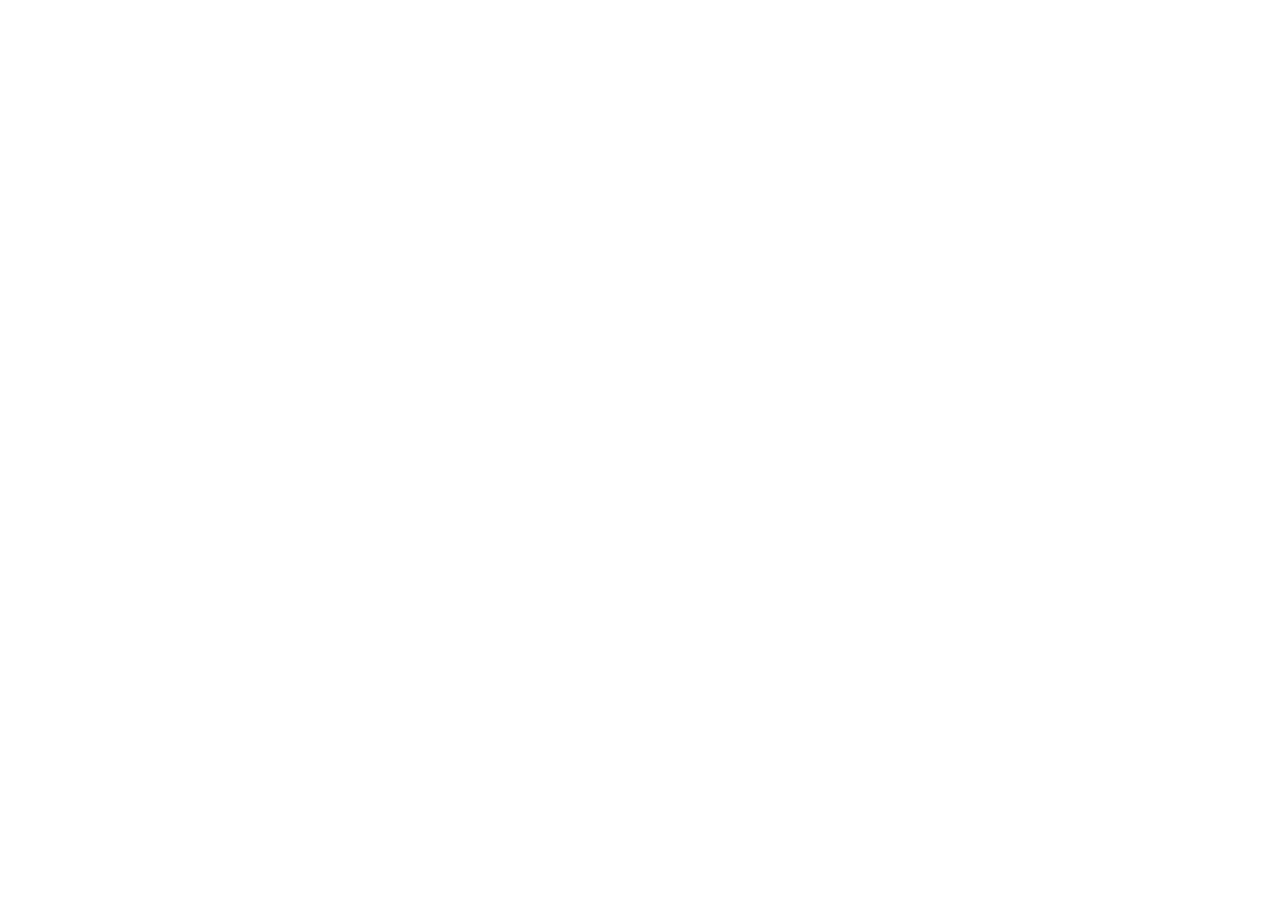
==== about.html @ 2d23b9f7 "Init : création du dépôt, arborescence des fichiers et structure HTML de base" ====
<!DOCTYPE html>
<html lang="fr">
<head> 
    <meta charset="UTF-8"> 
    <meta name="viewport" content="width=device-width, initial-scale=1.0"> 
    <title>AfriTalent — À propos</title> 

    <!-- Bootstrap 5 via CDN : feuille de style --> 
    <link 
href="https://cdn.jsdelivr.net/npm/bootstrap@5.3.0/dist/css/bootstrap.min.css" 
rel="stylesheet"> 

    <!-- Votre feuille de style personnelle --> 
    <link rel="stylesheet" href="css/style.css">
</head>
<body> 

    <!-- Le contenu de la page sera ajoute ici --> 

    <!-- Bootstrap 5 via CDN : script JavaScript --> 
    <script 
src="https://cdn.jsdelivr.net/npm/bootstrap@5.3.0/dist/js/bootstrap.bundle.min.js"
></script> 

    <!-- Votre script JavaScript --> 
    <script src="js/main.js"></script>

</body>
</html>
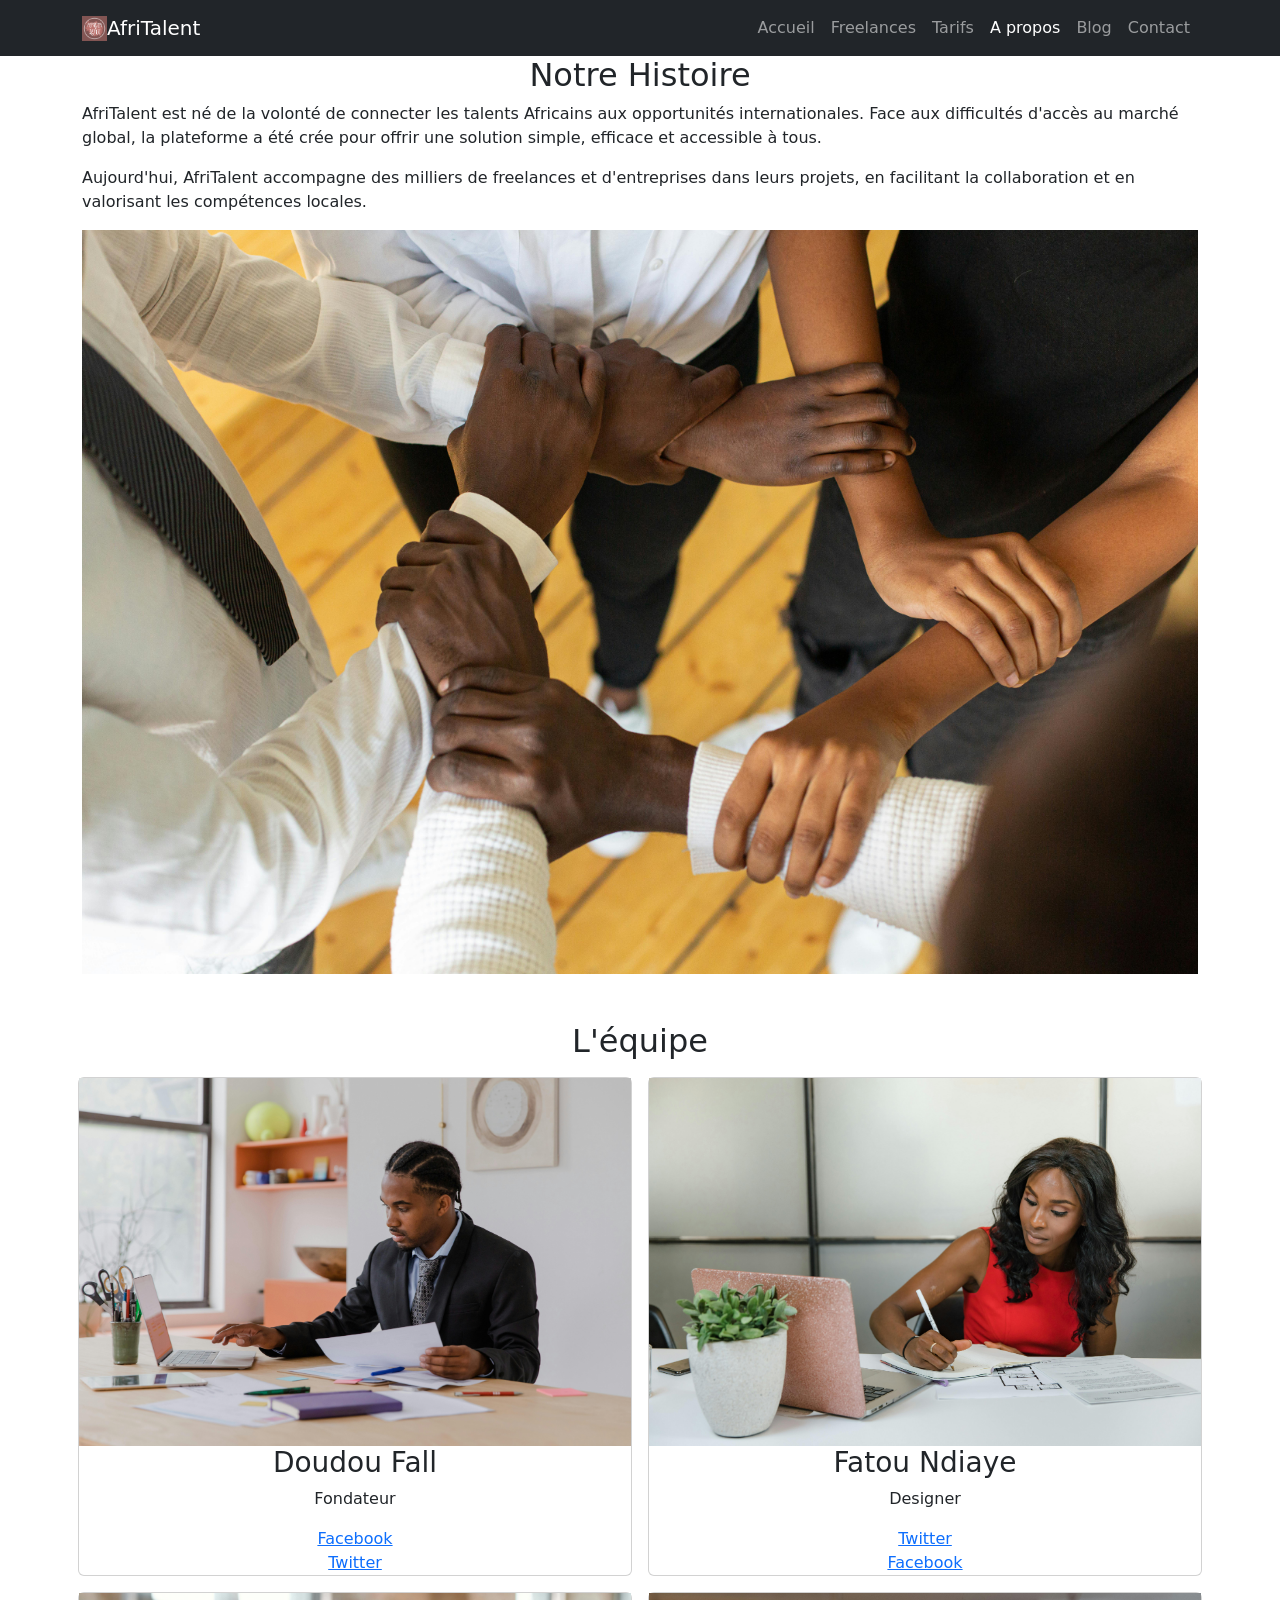
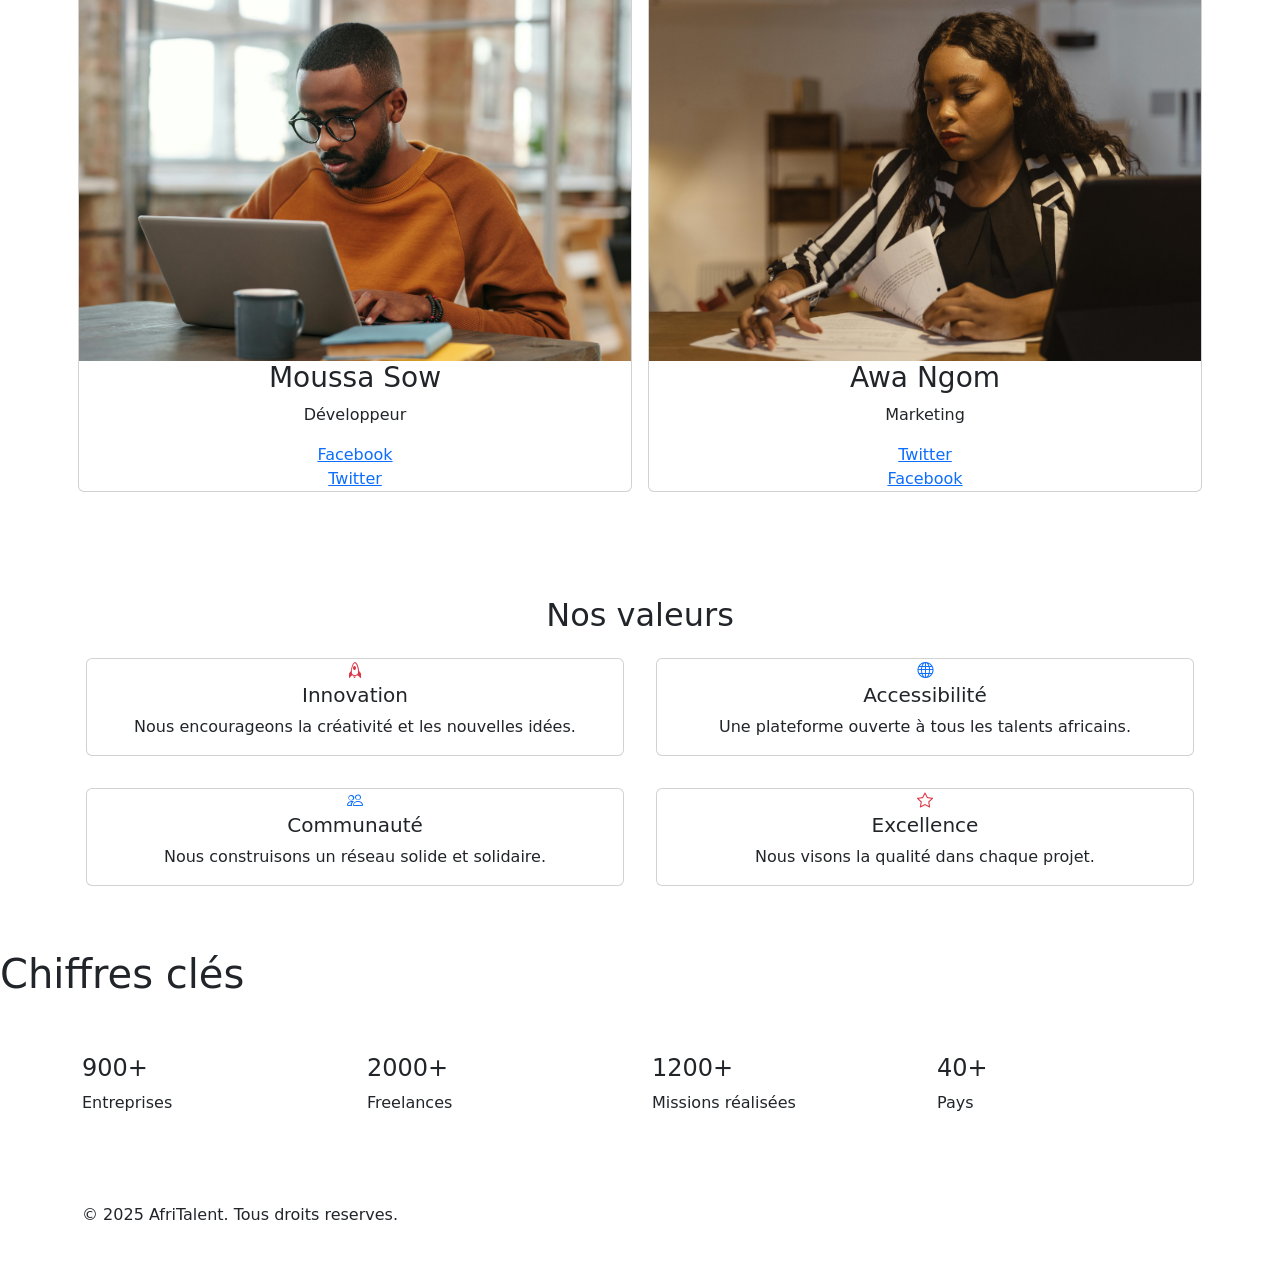
==== commit 57601944: "HTML : structure complète des 5 pages avec sections et contenu texte" ====
--- a/about.html
+++ b/about.html
@@ -8,7 +8,8 @@
     <!-- Bootstrap 5 via CDN : feuille de style --> 
     <link 
 href="https://cdn.jsdelivr.net/npm/bootstrap@5.3.0/dist/css/bootstrap.min.css" 
-rel="stylesheet"> 
+rel="stylesheet">
+<link rel="stylesheet" href="https://cdn.jsdelivr.net/npm/bootstrap-icons@1.13.1/font/bootstrap-icons.min.css"> 
 
     <!-- Votre feuille de style personnelle --> 
     <link rel="stylesheet" href="css/style.css">
@@ -16,12 +17,192 @@
 <body> 
 
     <!-- Le contenu de la page sera ajoute ici --> 
-
+    <!-- Navigation Bootstrap commune a toutes les pages --> 
+    <header>
+        <nav class="navbar navbar-expand-lg navbar-dark bg-dark"> 
+            <div class="container"> 
+                <img src="images/logo2.png" alt="Logo AfriTalent" width="25">
+                <a class="navbar-brand" href="index.html">AfriTalent</a> 
+                <button class="navbar-toggler" type="button" 
+                    data-bs-toggle="collapse" 
+                    data-bs-target="#navMenu" 
+                    aria-controls="navMenu" 
+                    aria-expanded="false" 
+                    aria-label="Toggle navigation"> 
+                    <span class="navbar-toggler-icon"></span> 
+                </button>
+                <div class="collapse navbar-collapse" id="navMenu"> 
+                    <ul class="navbar-nav ms-auto"> 
+                        <li class="nav-item"><a class="nav-link" 
+                href="index.html">Accueil</a></li> 
+                        <li class="nav-item"><a class="nav-link" 
+                href="freelances.html">Freelances</a></li> 
+                        <li class="nav-item"><a class="nav-link" 
+                href="tarifs.html">Tarifs</a></li> 
+                        <li class="nav-item"><a class="nav-link active" href="about.html">A 
+                propos</a></li> 
+                        <li class="nav-item">
+                            <a class="nav-link" href="Blog.html">Blog</a>
+                        </li>
+                        <li class="nav-item"><a class="nav-link" 
+                href="contact.html">Contact</a></li> 
+                    </ul> 
+                </div> 
+            </div> 
+        </nav>
+    </header> 
+    <!-- Contenu principal --> 
+    <main> 
+         <!-- Section « Notre Histoire »  -->
+        <section>
+            <h2 class="text-center"> Notre Histoire</h2>
+            <div class="container">
+                    <div>
+                        <p>
+                            AfriTalent est né de la volonté de connecter les talents Africains
+                            aux opportunités internationales. Face aux difficultés d'accès au marché global, 
+                            la plateforme a été crée pour offrir une solution simple, efficace et accessible à tous.
+                        </p>
+                        <p>
+                            Aujourd'hui, AfriTalent accompagne des milliers de freelances et d'entreprises dans leurs projets, 
+                            en facilitant la collaboration et en valorisant les compétences locales.
+                        </p>
+                    </div>
+                    <div>
+                        <img src="images/histr1.jpg" alt="" width="100%">
+                    </div>
+            </div>
+        </section>
+       <!-- Section « L'équipe »  -->
+        <section>
+            <div class="container py-5">
+                <h2 class="text-center"> L'équipe </h2>
+                <div class="row">
+                    <!-- 1 -->
+                    <div class="col-md-6 p-2">
+                        <div class="card text-center">
+                            <img src="images/Dev1.jpg" alt="Développeur web qualifié">
+                            <h3>Doudou Fall</h3>
+                            <p>Fondateur</p>
+                            <a href="#">Facebook</a>
+                            <a href="#">Twitter</a>
+                        </div>
+                    </div>
+                    <!-- 2 -->
+                    <div class="col-md-6 p-2">
+                        <div class="card text-center">
+                            <img src="images/hist_woman2.jpg" alt="Elle maîtrise le design">
+                            <h3>Fatou Ndiaye</h3>
+                            <p>Designer</p>
+                            <a href="#">Twitter</a>
+                            <a href="#">Facebook</a>
+                        </div>
+                    </div>
+                    <!-- 3 -->
+                     <div class="col-md-6 p-2">
+                        <div class="card text-center">
+                            <img src="images/hist_man1.jpg" alt="Le développeur d'applications et web">
+                            <h3>Moussa Sow</h3>
+                            <p>Développeur</p>
+                            <a href="#">Facebook</a>
+                            <a href="#">Twitter</a>
+                        </div>
+                     </div>
+                     <!-- 4 -->
+                    <div class="col-md-6 p-2">
+                        <div class="card text-center">
+                            <img src="images/hist-woman1.jpg" alt="La marketeuse">
+                            <h3>Awa Ngom</h3>
+                            <p>Marketing</p>
+                            <a href="#">Twitter</a>
+                            <a href="#">Facebook</a>
+                        </div>
+                    </div>
+
+                </div>
+            </div>
+        </section>
+        <!-- Section « Nos valeurs » -->
+        <section>
+            <div class="container py-5">
+                <h2 class="text-center">Nos valeurs</h2>
+                <div class="row">
+                    <!-- 1 -->
+                    <div class="col-md-6 p-3">
+                        <div class="card text-center">
+                            <i class="bi bi-rocket text-danger"></i>
+                            <h5>Innovation</h5>
+                            <p>Nous encourageons la créativité et les nouvelles idées.</p>
+                        </div>                       
+                    </div>
+                    <!-- 2 -->
+                    <div class="col-md-6 p-3">
+                        <div class="card text-center">
+                            <i class="bi bi-globe text-primary"></i>
+                            <h5>Accessibilité</h5>
+                            <p>Une plateforme ouverte à tous les talents africains.</p>
+                        </div>
+                    </div>
+                    <!-- 3 -->
+                    <div class="col-md-6 p-3">
+                        <div class="card text-center">
+                            <i class="bi bi-people text-primary"></i>
+                            <h5>Communauté</h5>
+                            <p>Nous construisons un réseau solide et solidaire.</p>
+                        </div>
+                    </div>
+                    <!-- 4 -->
+                    <div class="col-md-6 p-3">
+                        <div class="card text-center">
+                            <i class="bi bi-star text-danger"></i>
+                            <h5>Excellence</h5>
+                            <p>Nous visons la qualité dans chaque projet.</p>
+                        </div>
+                    </div>
+
+                </div>
+            </div>
+        </section>
+        <!-- Section « Chiffres clés »  -->
+        <section>
+            <h1>Chiffres clés</h1>
+            <div class="container py-5">
+                <div class="row">
+                    <!-- 1 -->
+                    <div class="col-md-3">
+                        <h4>900+</h4>
+                        <p>Entreprises</p>
+                    </div>
+                    <!-- 2 -->
+                     <div class="col-md-3">
+                        <h4>2000+</h4>
+                        <p>Freelances</p>
+                    </div>
+                    <!-- 3 -->
+                     <div class="col-md-3">
+                        <h4>1200+</h4>
+                        <p>Missions réalisées</p>
+                    </div>
+                    <!-- 4 -->
+                    <div class="col-md-3">
+                        <h4>40+</h4>
+                        <p>Pays</p>
+                    </div>
+
+                </div>
+            <div>
+        </section> 
+    </main>
+    <!-- Pied de page --> 
+    <footer> 
+        <div class="container py-4"> 
+            <p>&copy; 2025 AfriTalent. Tous droits reserves.</p> 
+        </div> 
+    </footer>
     <!-- Bootstrap 5 via CDN : script JavaScript --> 
     <script 
-src="https://cdn.jsdelivr.net/npm/bootstrap@5.3.0/dist/js/bootstrap.bundle.min.js"
-></script> 
-
+src="https://cdn.jsdelivr.net/npm/bootstrap@5.3.0/dist/js/bootstrap.bundle.min.js">
+</script> 
     <!-- Votre script JavaScript --> 
     <script src="js/main.js"></script>
 
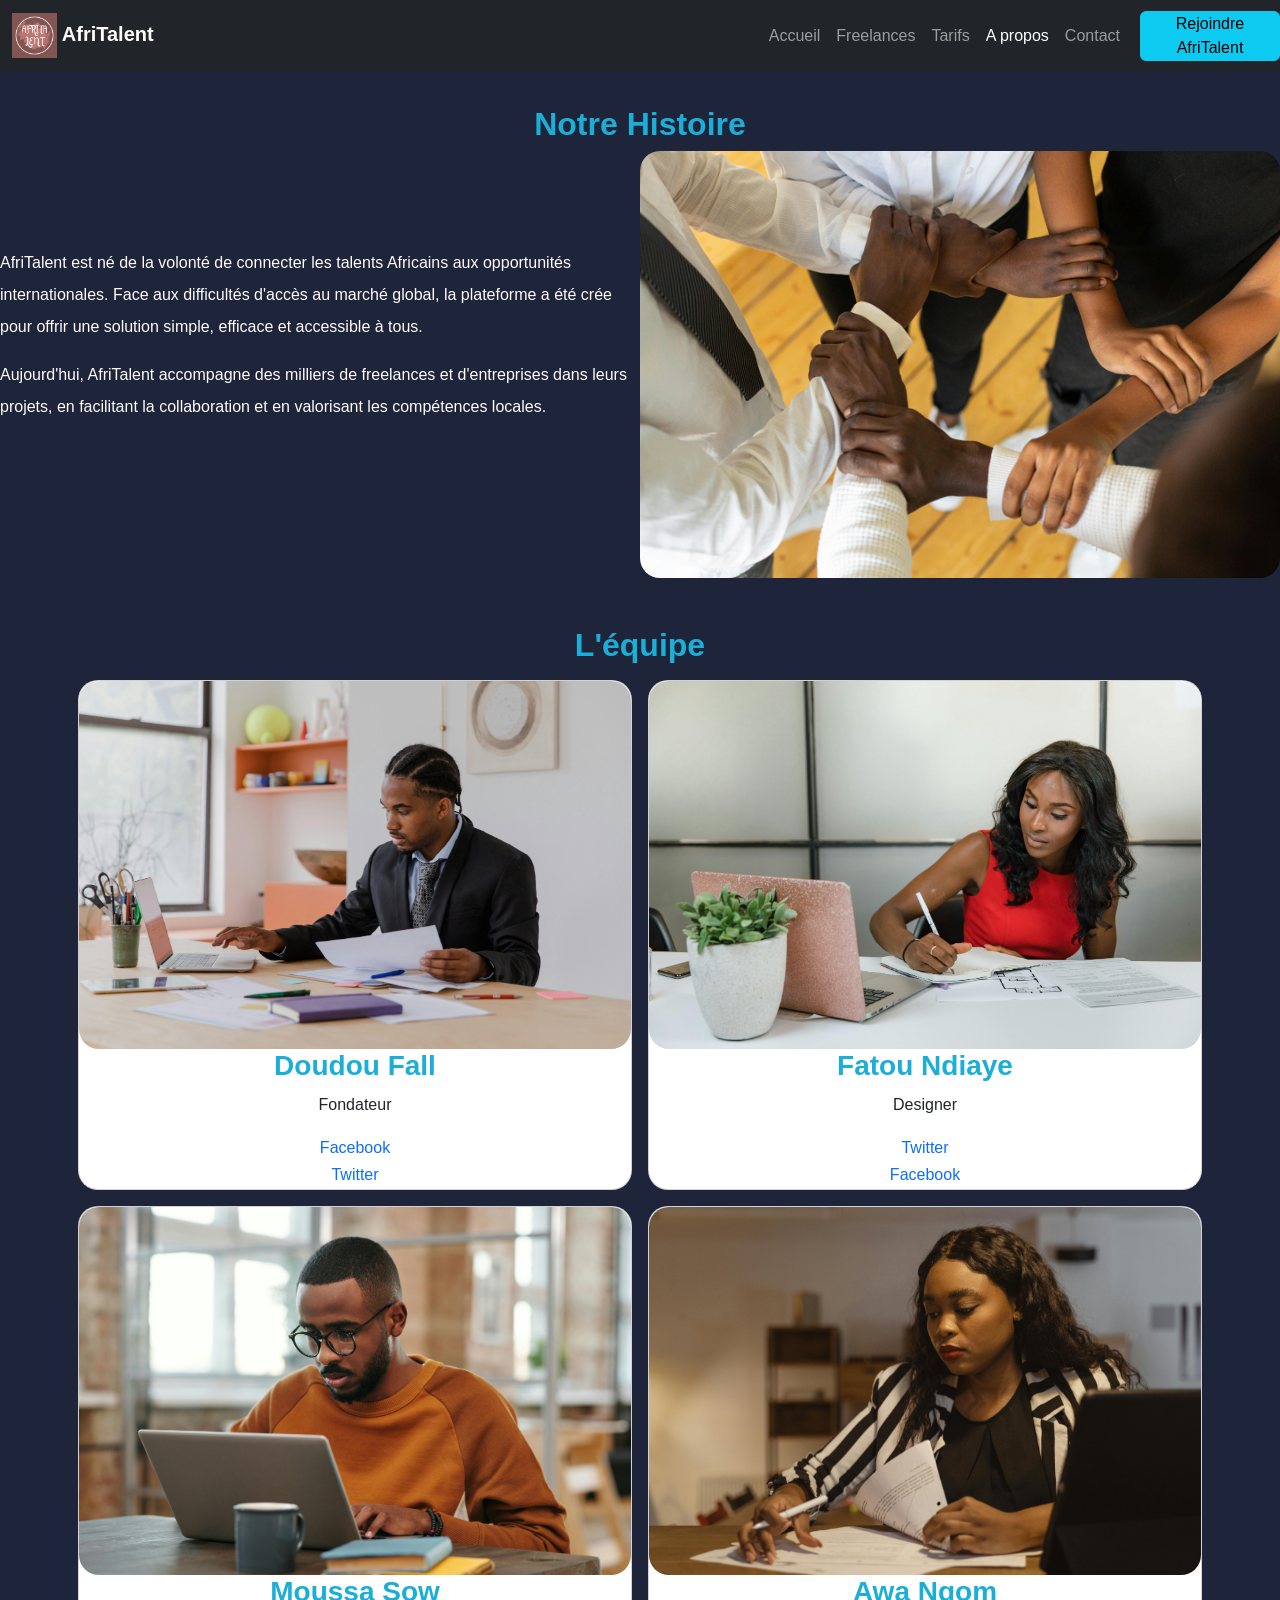
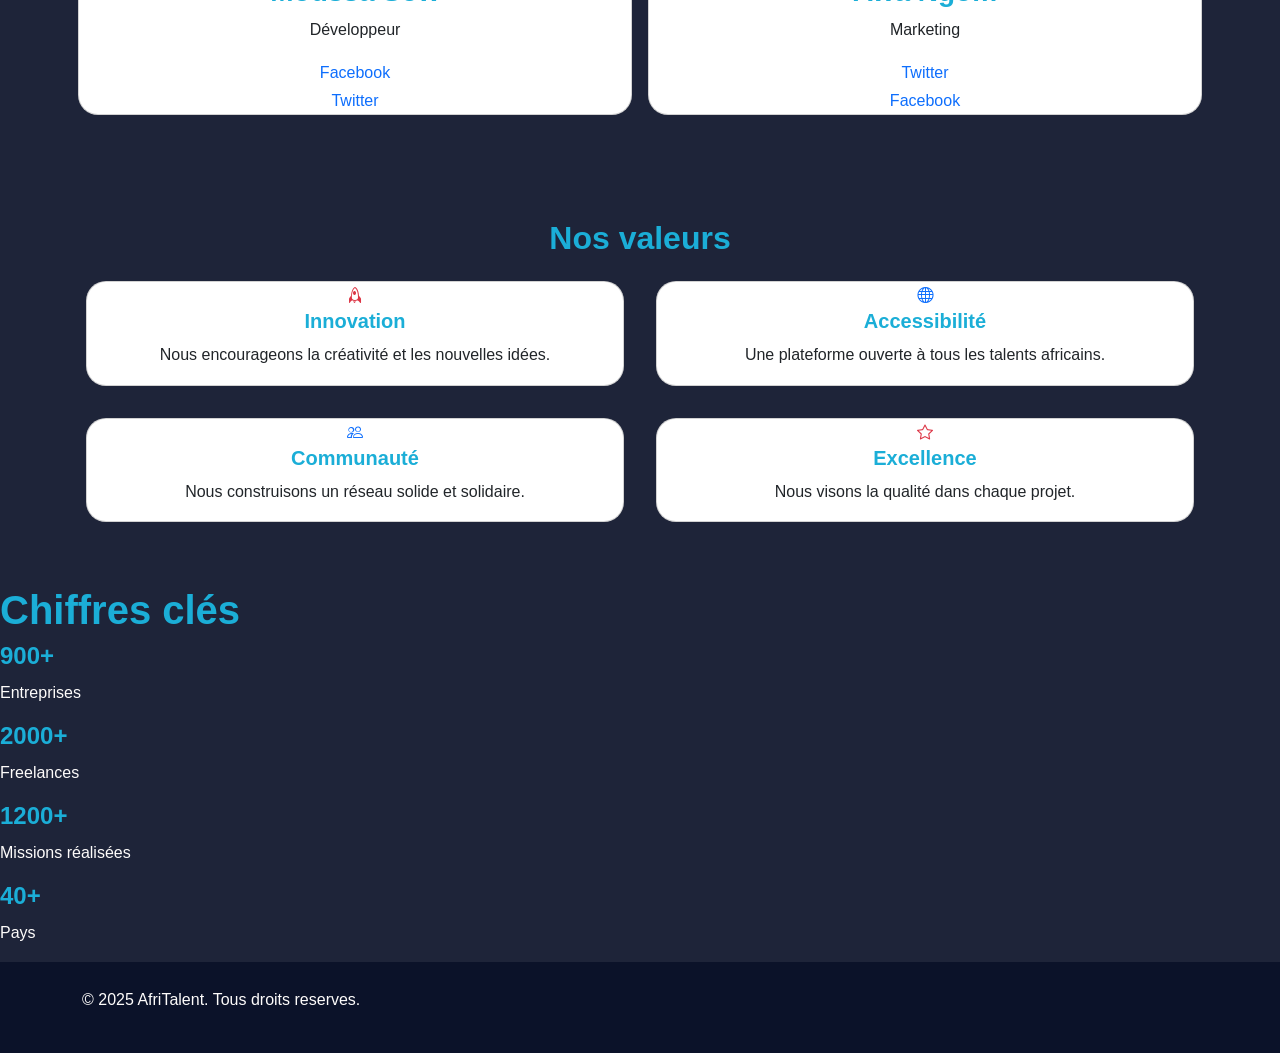
==== commit f38bdc68: "CSS : variables, typographie, layout général et styles de base" ====
--- a/about.html
+++ b/about.html
@@ -13,16 +13,17 @@
 
     <!-- Votre feuille de style personnelle --> 
     <link rel="stylesheet" href="css/style.css">
+    <link rel="preconnect" href="https://fonts.googleapis.com">
 </head>
 <body> 
 
     <!-- Le contenu de la page sera ajoute ici --> 
     <!-- Navigation Bootstrap commune a toutes les pages --> 
     <header>
-        <nav class="navbar navbar-expand-lg navbar-dark bg-dark"> 
+        <nav class="navbar navbar-expand-lg navbar-dark bg-dark fixed-top"> 
             <div class="container"> 
-                <img src="images/logo2.png" alt="Logo AfriTalent" width="25">
-                <a class="navbar-brand" href="index.html">AfriTalent</a> 
+                <a class="navbar-brand" href="index.html"><img src="images/logo2.png" alt="Logo AfriTalent" width="45">
+                    AfriTalent</a> 
                 <button class="navbar-toggler" type="button" 
                     data-bs-toggle="collapse" 
                     data-bs-target="#navMenu" 
@@ -41,23 +42,21 @@
                 href="tarifs.html">Tarifs</a></li> 
                         <li class="nav-item"><a class="nav-link active" href="about.html">A 
                 propos</a></li> 
-                        <li class="nav-item">
-                            <a class="nav-link" href="Blog.html">Blog</a>
-                        </li>
                         <li class="nav-item"><a class="nav-link" 
                 href="contact.html">Contact</a></li> 
                     </ul> 
                 </div> 
             </div> 
+            <a href="#" class="btn btn-info p-0">Rejoindre AfriTalent</a> 
         </nav>
     </header> 
     <!-- Contenu principal --> 
     <main> 
          <!-- Section « Notre Histoire »  -->
         <section>
-            <h2 class="text-center"> Notre Histoire</h2>
-            <div class="container">
-                    <div>
+            <h2 class="h2-hist text-center"> Notre Histoire</h2>
+            <div class="container-hist">
+                    <div class="text-hist">
                         <p>
                             AfriTalent est né de la volonté de connecter les talents Africains
                             aux opportunités internationales. Face aux difficultés d'accès au marché global, 
@@ -68,9 +67,7 @@
                             en facilitant la collaboration et en valorisant les compétences locales.
                         </p>
                     </div>
-                    <div>
-                        <img src="images/histr1.jpg" alt="" width="100%">
-                    </div>
+                    <img src="images/histr1.jpg" alt="Image de notre histoire">
             </div>
         </section>
        <!-- Section « L'équipe »  -->
@@ -80,42 +77,42 @@
                 <div class="row">
                     <!-- 1 -->
                     <div class="col-md-6 p-2">
-                        <div class="card text-center">
+                        <div class="card carte-Equipe text-center">
                             <img src="images/Dev1.jpg" alt="Développeur web qualifié">
                             <h3>Doudou Fall</h3>
                             <p>Fondateur</p>
-                            <a href="#">Facebook</a>
-                            <a href="#">Twitter</a>
+                            <a class="a-carte" href="#">Facebook</a>
+                            <a class="a-carte" href="#">Twitter</a>
                         </div>
                     </div>
                     <!-- 2 -->
                     <div class="col-md-6 p-2">
-                        <div class="card text-center">
+                        <div class="card carte-Equipe text-center">
                             <img src="images/hist_woman2.jpg" alt="Elle maîtrise le design">
                             <h3>Fatou Ndiaye</h3>
                             <p>Designer</p>
-                            <a href="#">Twitter</a>
-                            <a href="#">Facebook</a>
+                            <a class="a-carte" href="#">Twitter</a>
+                            <a class="a-carte" href="#">Facebook</a>
                         </div>
                     </div>
                     <!-- 3 -->
                      <div class="col-md-6 p-2">
-                        <div class="card text-center">
+                        <div class="card carte-Equipe text-center">
                             <img src="images/hist_man1.jpg" alt="Le développeur d'applications et web">
                             <h3>Moussa Sow</h3>
                             <p>Développeur</p>
-                            <a href="#">Facebook</a>
-                            <a href="#">Twitter</a>
+                            <a class="a-carte" href="#">Facebook</a>
+                            <a class="a-carte" href="#">Twitter</a>
                         </div>
                      </div>
                      <!-- 4 -->
                     <div class="col-md-6 p-2">
-                        <div class="card text-center">
+                        <div class="card carte-Equipe text-center">
                             <img src="images/hist-woman1.jpg" alt="La marketeuse">
                             <h3>Awa Ngom</h3>
                             <p>Marketing</p>
-                            <a href="#">Twitter</a>
-                            <a href="#">Facebook</a>
+                            <a class="a-carte" href="#">Twitter</a>
+                            <a class="a-carte" href="#">Facebook</a>
                         </div>
                     </div>
 
@@ -129,7 +126,7 @@
                 <div class="row">
                     <!-- 1 -->
                     <div class="col-md-6 p-3">
-                        <div class="card text-center">
+                        <div class="carte-valeur card text-center">
                             <i class="bi bi-rocket text-danger"></i>
                             <h5>Innovation</h5>
                             <p>Nous encourageons la créativité et les nouvelles idées.</p>
@@ -137,7 +134,7 @@
                     </div>
                     <!-- 2 -->
                     <div class="col-md-6 p-3">
-                        <div class="card text-center">
+                        <div class="carte-valeur card text-center">
                             <i class="bi bi-globe text-primary"></i>
                             <h5>Accessibilité</h5>
                             <p>Une plateforme ouverte à tous les talents africains.</p>
@@ -145,7 +142,7 @@
                     </div>
                     <!-- 3 -->
                     <div class="col-md-6 p-3">
-                        <div class="card text-center">
+                        <div class="carte-valeur card text-center">
                             <i class="bi bi-people text-primary"></i>
                             <h5>Communauté</h5>
                             <p>Nous construisons un réseau solide et solidaire.</p>
@@ -153,7 +150,7 @@
                     </div>
                     <!-- 4 -->
                     <div class="col-md-6 p-3">
-                        <div class="card text-center">
+                        <div class="carte-valeur card text-center">
                             <i class="bi bi-star text-danger"></i>
                             <h5>Excellence</h5>
                             <p>Nous visons la qualité dans chaque projet.</p>
@@ -166,25 +163,24 @@
         <!-- Section « Chiffres clés »  -->
         <section>
             <h1>Chiffres clés</h1>
-            <div class="container py-5">
-                <div class="row">
+            <div class="chiffres-grid">
                     <!-- 1 -->
-                    <div class="col-md-3">
+                    <div class="chifres-carte">
                         <h4>900+</h4>
                         <p>Entreprises</p>
                     </div>
                     <!-- 2 -->
-                     <div class="col-md-3">
+                     <div class="chifres-carte">
                         <h4>2000+</h4>
                         <p>Freelances</p>
                     </div>
                     <!-- 3 -->
-                     <div class="col-md-3">
+                     <div class="chifres-carte">
                         <h4>1200+</h4>
                         <p>Missions réalisées</p>
                     </div>
                     <!-- 4 -->
-                    <div class="col-md-3">
+                    <div class="chifres-carte">
                         <h4>40+</h4>
                         <p>Pays</p>
                     </div>
--- a/css/style.css
+++ b/css/style.css
@@ -0,0 +1,144 @@
+/* Page1 */
+
+/* Reset CSS */
+*{
+    margin: 0;
+    padding: 0;
+    box-sizing: border-box;
+}
+
+/* Les variable CSS */
+:root{
+    /* Couleur */
+    --couleur_titre: #1baed7;
+    --couleur_fond: #0a1128ea;
+    --couleur_text: #FEFCFB;
+    /* --couleur_sombre: #ffffff; */
+    /* Police */
+    --titre: 'poppins',sans-serif;
+    --corps: "Roboto", sans-serif;
+    /* Espacement */
+    --espace: 20px;
+}
+
+  /* Style de base  */
+body{
+    font-family: var(--corps);
+    background-color: var(--couleur_fond);
+    color: var(--couleur_text);
+    padding-top: 65px;
+    line-height: 1.7;
+}
+
+/* Layout général */
+/* NAVBAR  */
+.header1{
+    width: 700px;
+}
+.navbar-brand{
+    font-weight: bold;
+    font-size: 20px;
+    color: var(--couleur_text);
+}
+.navbar-nav{
+    align-items: center;
+}
+
+ /* Titre  */
+h1, h2, H3, h4, h5{
+    font-family: var(--titre);
+    color: var(--couleur_titre);
+    font-weight: bold;
+}
+
+/* pied de page  */
+footer{
+    background-color: var(--couleur_fond);
+}
+ul li{
+    list-style: none;
+}
+ul li a{
+    text-decoration: none;
+}
+
+/* SECTION HERO */
+#hero{
+    background-image:linear-gradient(rgba(0, 0, 0, 0.5), rgba(0, 0, 0, 0.5)), url("../images/fond_hero1.jpg");
+    background-size: cover;
+    background-position: center;
+    background-repeat: no-repeat;
+    padding-top: var(--espace);
+    margin-top: var(--espace);
+    width: 100vh;
+    width: 100vw;
+    /* height: 50vw; */
+    margin-top: 0;
+}
+
+/* Page3 */
+/* Section 3 plans tarifaires */
+.carte-plan1, .carte-plan1 a{
+    border: 3px solid var(--couleur_titre);
+    border-radius: var(--espace);
+}
+.carte-plan, .carte-plan a{
+    border-radius: var(--espace);
+}
+
+
+/* Page4 */
+/* Section « Notre Histoire » */
+.h2-hist{
+    padding-top: var(--espace);
+    margin-top: var(--espace);
+}
+.container-hist{
+    display: flex;
+}
+.container-hist img{
+    width: 50%;
+    border-radius: 20px;
+}
+.text-hist {
+    padding-top: 6em;
+    line-height: 2em;
+}
+/* Section « L'équipe »  */
+.a-carte{
+    text-decoration: none;
+}
+.carte-Equipe{
+    border-radius: var(--espace);
+}
+.carte-Equipe img{
+    border-radius: var(--espace);
+}
+/* Section « Nos valeurs » */
+.carte-valeur{
+    border-radius: var(--espace);
+}
+
+/* Page5 */
+/* Section formulaire */
+.cnt-container{
+    display: flex;
+    justify-content: space-around;
+}
+.contact{
+    margin-top: 8em;
+    width: 230px;
+    line-height: 2em;
+}
+.div-form form{
+    width: 210px;
+}
+.div-form input,.sujet-form, .option-form, textarea, .btn-form{
+    width: 18em;
+    border-radius: var(--espace);
+    text-align: center;
+}
+/* Carte Google Maps */
+.carte-iframe{
+    text-align: center;
+}
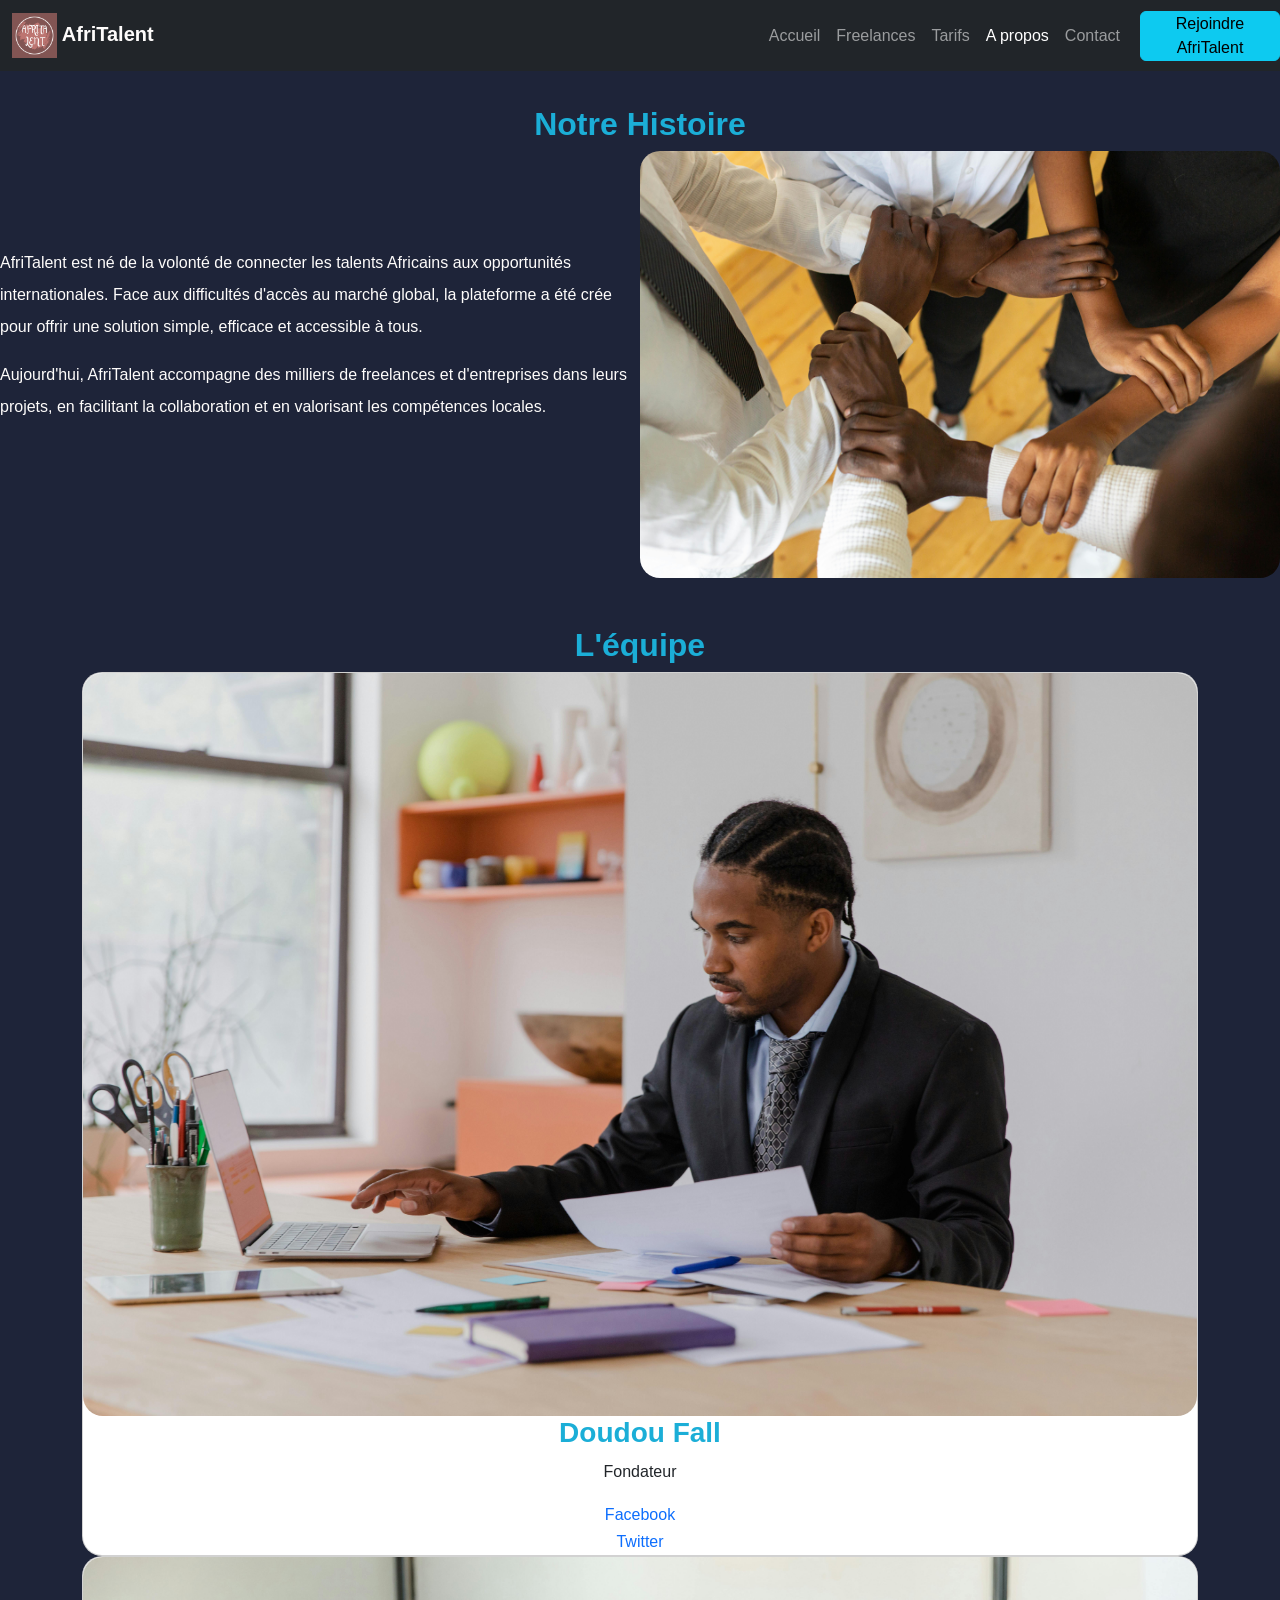
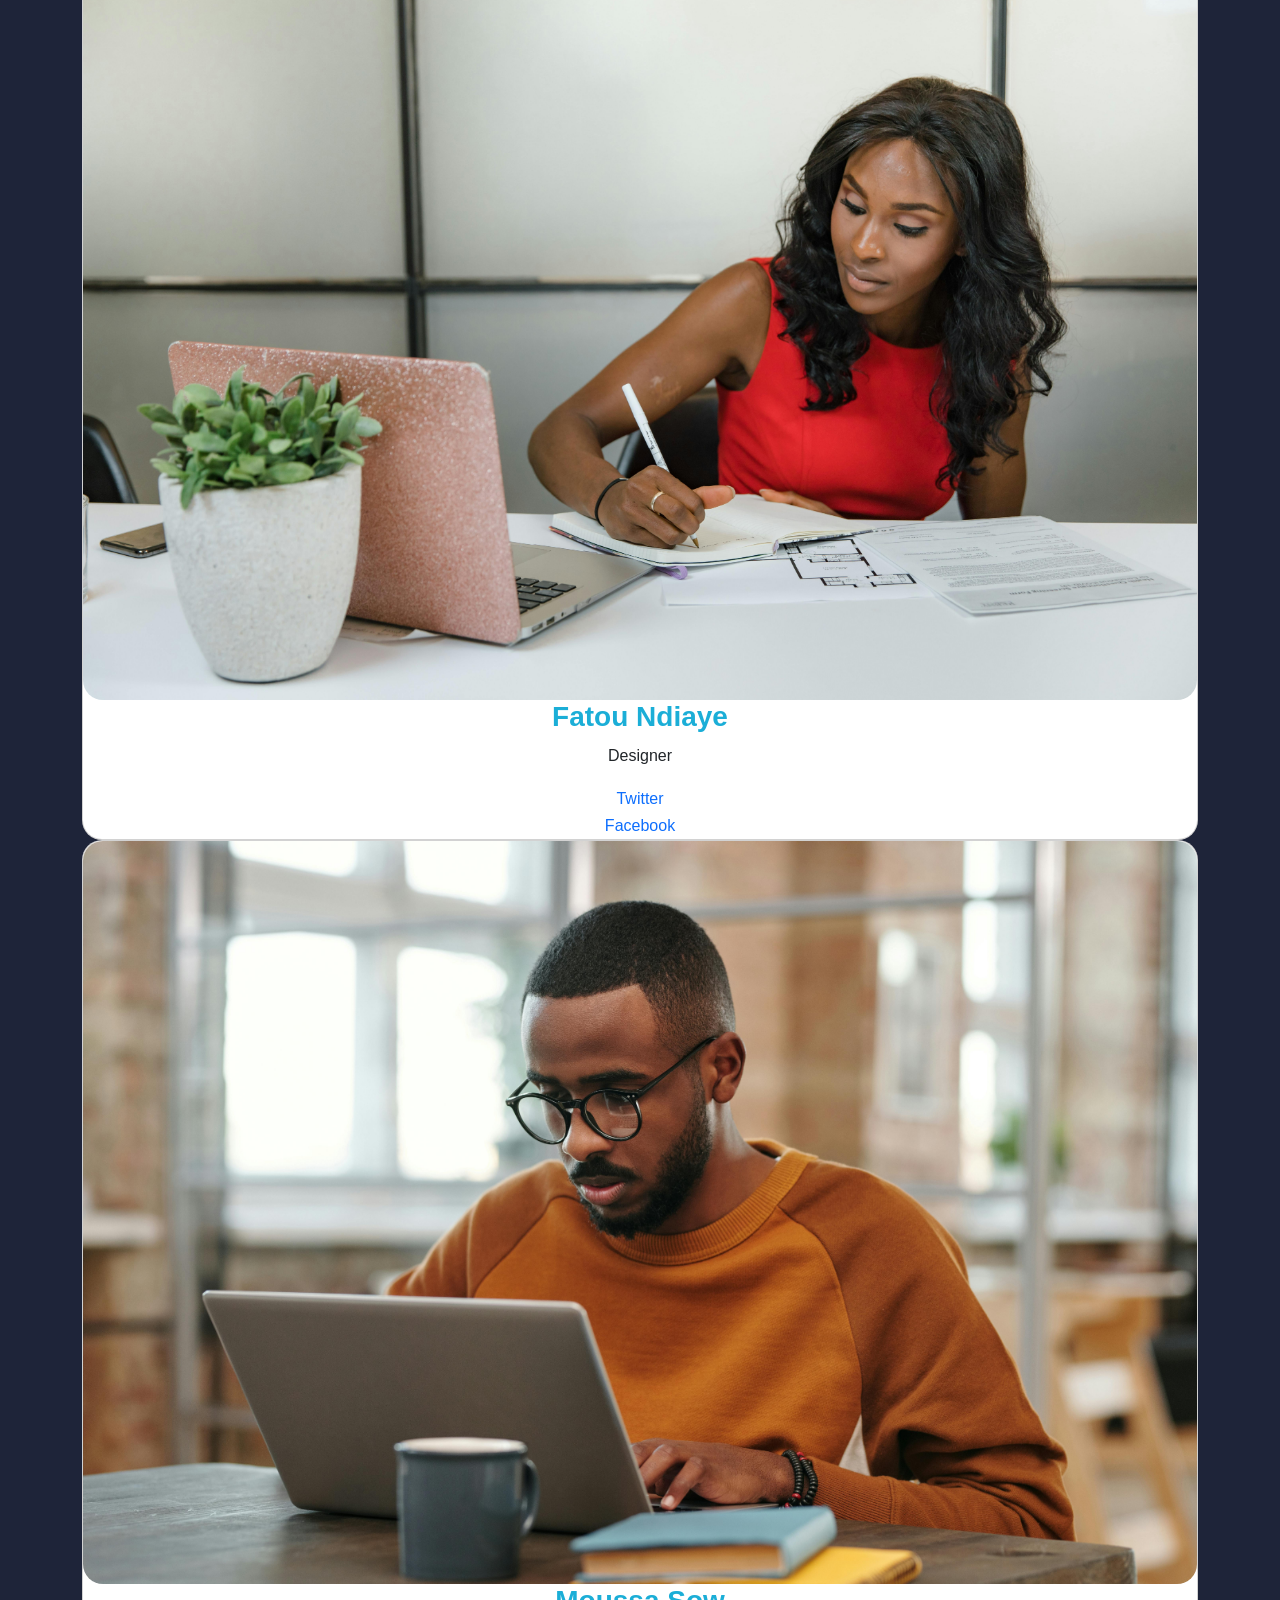
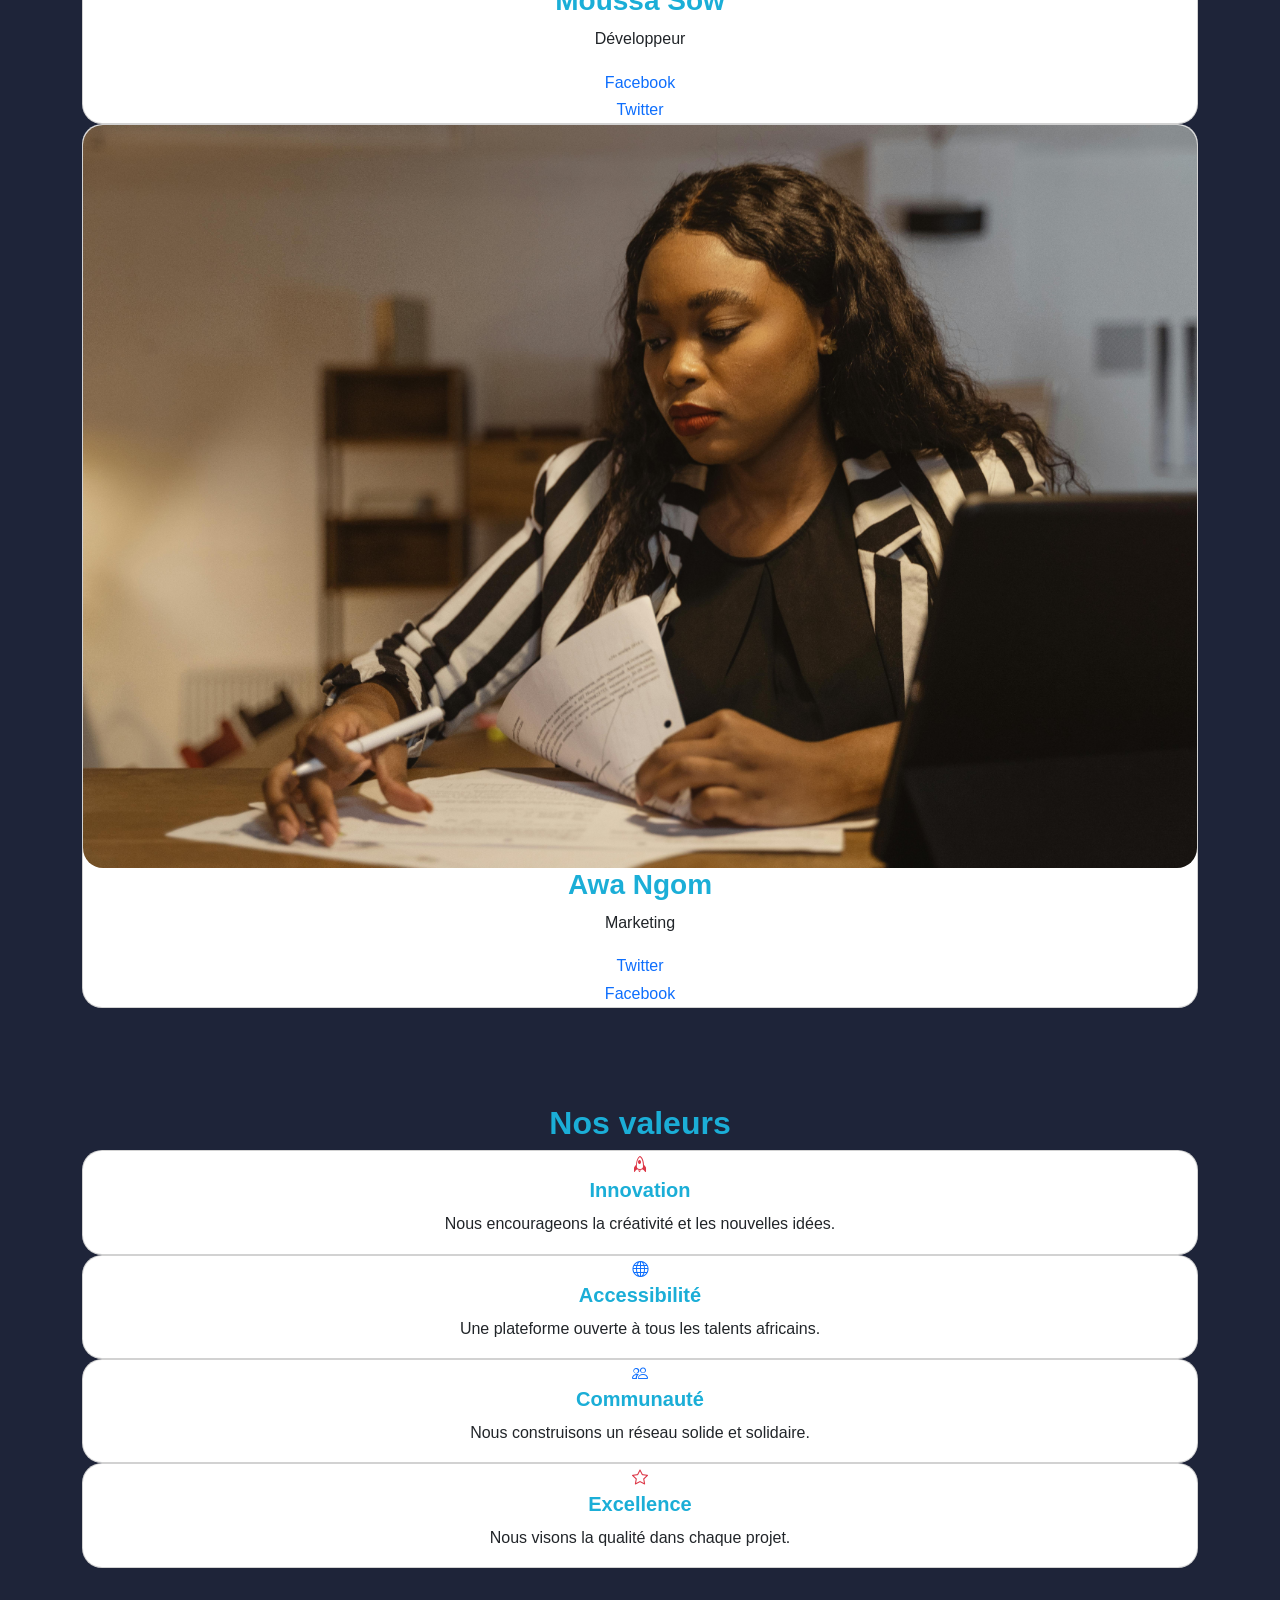
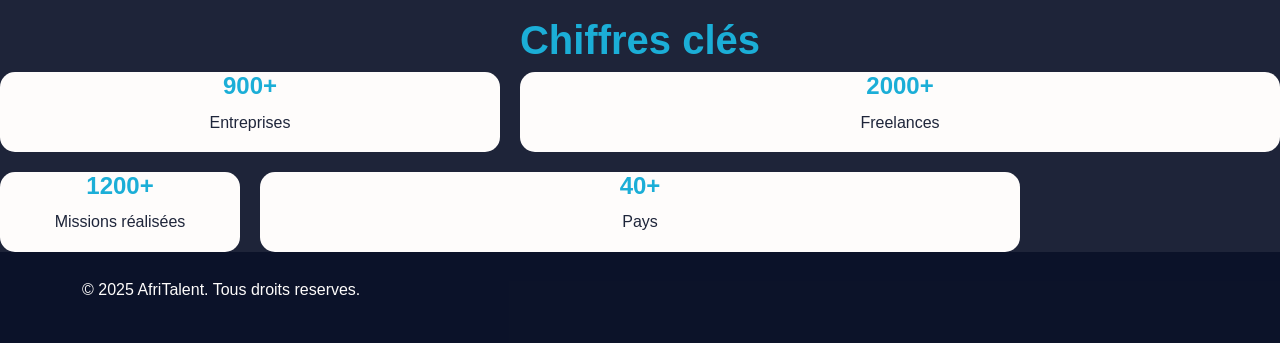
==== commit df565d69: "CSS : Bento Grid, sections hero et catégories, effets hover" ====
--- a/about.html
+++ b/about.html
@@ -76,7 +76,7 @@
                 <h2 class="text-center"> L'équipe </h2>
                 <div class="row">
                     <!-- 1 -->
-                    <div class="col-md-6 p-2">
+                    <div>
                         <div class="card carte-Equipe text-center">
                             <img src="images/Dev1.jpg" alt="Développeur web qualifié">
                             <h3>Doudou Fall</h3>
@@ -86,7 +86,7 @@
                         </div>
                     </div>
                     <!-- 2 -->
-                    <div class="col-md-6 p-2">
+                    <div>
                         <div class="card carte-Equipe text-center">
                             <img src="images/hist_woman2.jpg" alt="Elle maîtrise le design">
                             <h3>Fatou Ndiaye</h3>
@@ -96,7 +96,7 @@
                         </div>
                     </div>
                     <!-- 3 -->
-                     <div class="col-md-6 p-2">
+                     <div>
                         <div class="card carte-Equipe text-center">
                             <img src="images/hist_man1.jpg" alt="Le développeur d'applications et web">
                             <h3>Moussa Sow</h3>
@@ -106,7 +106,7 @@
                         </div>
                      </div>
                      <!-- 4 -->
-                    <div class="col-md-6 p-2">
+                    <div>
                         <div class="card carte-Equipe text-center">
                             <img src="images/hist-woman1.jpg" alt="La marketeuse">
                             <h3>Awa Ngom</h3>
@@ -125,7 +125,7 @@
                 <h2 class="text-center">Nos valeurs</h2>
                 <div class="row">
                     <!-- 1 -->
-                    <div class="col-md-6 p-3">
+                    <div>
                         <div class="carte-valeur card text-center">
                             <i class="bi bi-rocket text-danger"></i>
                             <h5>Innovation</h5>
@@ -133,7 +133,7 @@
                         </div>                       
                     </div>
                     <!-- 2 -->
-                    <div class="col-md-6 p-3">
+                    <div>
                         <div class="carte-valeur card text-center">
                             <i class="bi bi-globe text-primary"></i>
                             <h5>Accessibilité</h5>
@@ -141,7 +141,7 @@
                         </div>
                     </div>
                     <!-- 3 -->
-                    <div class="col-md-6 p-3">
+                    <div>
                         <div class="carte-valeur card text-center">
                             <i class="bi bi-people text-primary"></i>
                             <h5>Communauté</h5>
@@ -149,7 +149,7 @@
                         </div>
                     </div>
                     <!-- 4 -->
-                    <div class="col-md-6 p-3">
+                    <div>
                         <div class="carte-valeur card text-center">
                             <i class="bi bi-star text-danger"></i>
                             <h5>Excellence</h5>
@@ -162,31 +162,29 @@
         </section>
         <!-- Section « Chiffres clés »  -->
         <section>
-            <h1>Chiffres clés</h1>
+            <h1 class="text-center">Chiffres clés</h1>
             <div class="chiffres-grid">
-                    <!-- 1 -->
-                    <div class="chifres-carte">
-                        <h4>900+</h4>
-                        <p>Entreprises</p>
-                    </div>
-                    <!-- 2 -->
-                     <div class="chifres-carte">
-                        <h4>2000+</h4>
-                        <p>Freelances</p>
-                    </div>
-                    <!-- 3 -->
-                     <div class="chifres-carte">
-                        <h4>1200+</h4>
-                        <p>Missions réalisées</p>
-                    </div>
-                    <!-- 4 -->
-                    <div class="chifres-carte">
-                        <h4>40+</h4>
-                        <p>Pays</p>
-                    </div>
-
-                </div>
-            <div>
+                <!-- 1 -->
+                <div class="chifres-carte1">
+                    <h4>900+</h4>
+                    <p>Entreprises</p>
+                </div>
+                <!-- 2 -->
+                <div class="chifres-carte2">
+                    <h4>2000+</h4>
+                    <p>Freelances</p>
+                </div>
+                <!-- 3 -->
+                <div class="chifres-carte3">
+                    <h4>1200+</h4>
+                    <p>Missions réalisées</p>
+                </div>
+                <!-- 4 -->
+                <div class="chifres-carte4">
+                    <h4>40+</h4>
+                    <p>Pays</p>
+                </div>
+            </div>
         </section> 
     </main>
     <!-- Pied de page --> 
--- a/css/style.css
+++ b/css/style.css
@@ -43,6 +43,10 @@
 .navbar-nav{
     align-items: center;
 }
+.nav-link:hover{
+    color: var(--couleur_titre);
+    transform: scale(1.06);
+}
 
  /* Titre  */
 h1, h2, H3, h4, h5{
@@ -69,11 +73,122 @@
     background-position: center;
     background-repeat: no-repeat;
     padding-top: var(--espace);
-    margin-top: var(--espace);
-    width: 100vh;
+    /* margin-top: var(--espace); */
+    width: 100%;
+    margin-top: 0;
+}
+/* Typographie expresisive */
+#hero h1{
+    font-size: 40px;
+    line-height: 1.5;
+}
+#hero p{
+    font-size: 18px;
+}
+#hero{
+    margin-bottom: var(--espace);
+}
+#hero .btn-hero1, .btn-hero2{
+    font-weight: 500;
+}
+#hero .btn-hero1{
+    margin-right: 2em;
+}
+.btn-hero1:hover, .btn-hero2:hover{
+    transform: scale(1.05);
+}
+.row-hero div{
+    font-size: 18px;
+}
+
+
+/* SECTION « COMMENT ÇA MARCHE » */
+.cont1{
+    text-align: center;
+    /* width: 100vw; */
+}
+.bento-grid{
+    display: grid;
+    grid-template-columns: repeat(5, 1fr);
+    /* grid-template-rows: repeat(1, 300px); */
+    gap: var(--espace);
+    /* justify-items: center; */
+    width: 100%;
+    /* height: 100%; */
+}
+.carte1, .carte2, .carte3{
+    background: var(--couleur_text);
+    color: rgba(0, 0, 0, 0.941);
+    border-radius: 20px;
+    text-align: center;
+    transition: all 0.03s ease;
+    cursor: pointer;
+    /* width: 200px; */
+    /* height: 100%; */
+}
+.num-card{
+    font-weight: bold;
+    font-size: 1.5rem;
+    color: var(--couleur_titre);
+}
+.carte1{
+    /* grid-row: 1 / 1; */
+    grid-column: 1 / 4;
+}
+.carte2{
+    grid-row: 1 / 1;
+    grid-column: 4 / 6;
+}
+.carte3{
+    grid-row: 2 / 2;
+    grid-column: 1 / 6;
+}
+.carte1:hover, .carte2:hover, .carte3:hover{
+    transform: translateY(-8px);
+    background-color: var(--couleur_fond);
+    color: var(--couleur_text);
+    box-shadow: 0 10px 25px rgba(0, 0, 0, 0.13);
+}
+/* Section Services */
+.service-carte{
+    transition: all 0.6s ease;
+    cursor: pointer;
+    border-radius: var(--espace);
+}
+.service-carte:hover{
+    transform: translateY(-10px);
+    background-color: var(--couleur_fond);
+    color: var(--couleur_text);
+    box-shadow: 0 10px 25px rgba(0, 0, 0, 0.2);
+}
+
+/* Section Temoignages */
+#temoignages{
     width: 100vw;
-    /* height: 50vw; */
-    margin-top: 0;
+}
+.cnt-tmgne{
+    width: 100%;
+}
+/* .carousel-item{
+    width: 450px;
+} */
+ .carousel-img{
+    height: 80vh;
+    width: 100%;
+    /* border-radius: 15%; */
+    object-fit: cover;
+ }
+/* Section Services */
+.service-carte{
+    transition: all 0.3s ease;
+    cursor: pointer;
+    border-radius: var(--espace);
+}
+.service-carte:hover{
+    transform: translateY(-8px);
+    background-color: var(--couleur_fond);
+    color: var(--couleur_text);
+    box-shadow: 0 10px 25px rgba(0, 0, 0, 0.2);
 }
 
 /* Page3 */
@@ -118,6 +233,35 @@
 .carte-valeur{
     border-radius: var(--espace);
 }
+/* Section « Chiffres clés » */
+.chiffres-grid{
+    display: grid;
+    /* grid-template-rows: repeat(1,100px); */
+    grid-template-columns: repeat(5, 1fr);
+    gap: var(--espace);
+    text-align: center;
+}
+.chifres-carte1, .chifres-carte2, .chifres-carte3, .chifres-carte4{
+    background-color: var(--couleur_text);
+    color: var(--couleur_fond);
+    border-radius: 15px;
+}
+.chifres-carte1{
+    grid-column: 1/3;
+}
+.chifres-carte2{
+    grid-row: 1/2;
+    grid-column: 3/6;
+}
+.chifres-carte3{
+    /* grid-column: 1/3; */
+    grid-row: 2/5;
+}
+.chifres-carte4{
+    grid-column: 2/5;
+    grid-row: 2/5;
+}
+
 
 /* Page5 */
 /* Section formulaire */
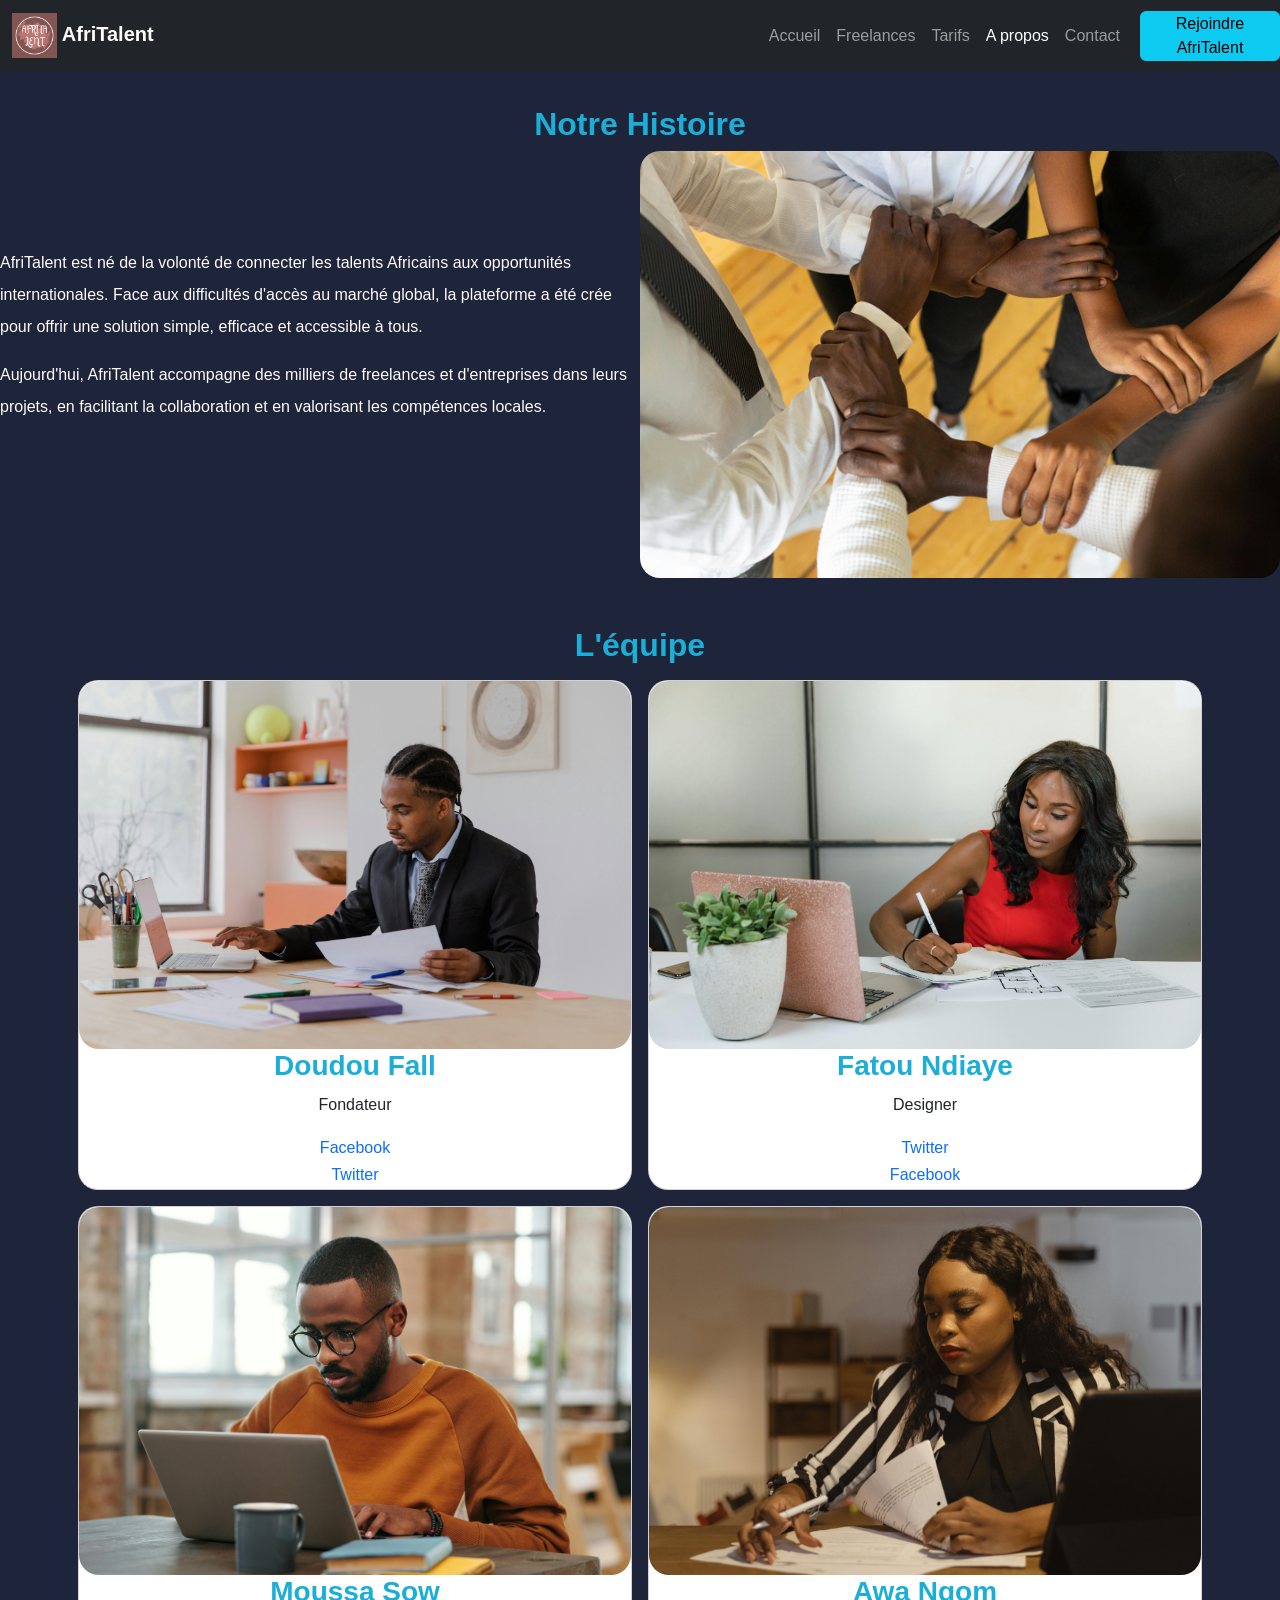
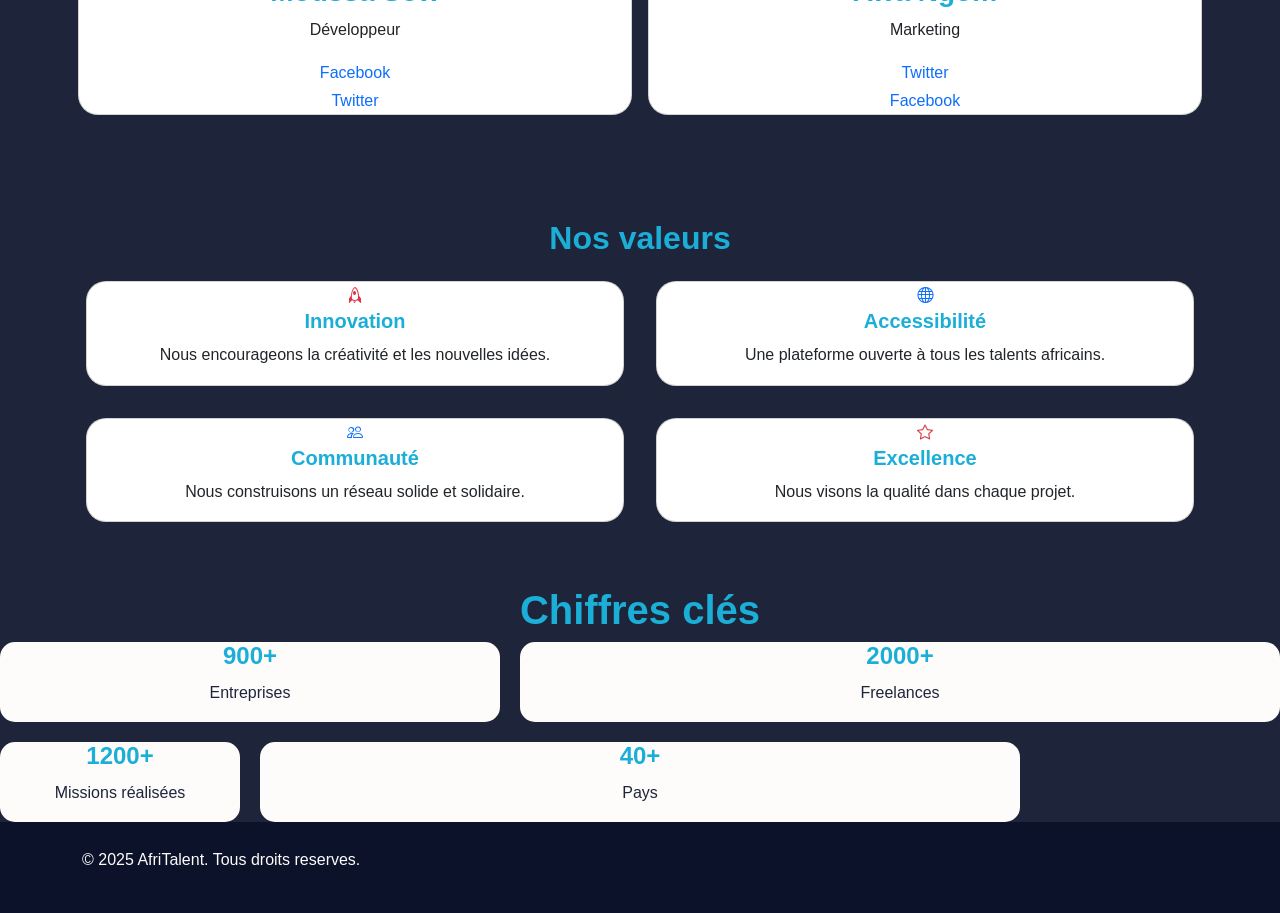
==== commit b241c4e4: "CSS : responsive design mobile et tablette, media queries" ====
--- a/about.html
+++ b/about.html
@@ -74,9 +74,9 @@
         <section>
             <div class="container py-5">
                 <h2 class="text-center"> L'équipe </h2>
-                <div class="row">
+                <div class="row-equipe row">
                     <!-- 1 -->
-                    <div>
+                    <div class="col-md-6 p-2">
                         <div class="card carte-Equipe text-center">
                             <img src="images/Dev1.jpg" alt="Développeur web qualifié">
                             <h3>Doudou Fall</h3>
@@ -86,7 +86,7 @@
                         </div>
                     </div>
                     <!-- 2 -->
-                    <div>
+                    <div class="col-md-6 p-2">
                         <div class="card carte-Equipe text-center">
                             <img src="images/hist_woman2.jpg" alt="Elle maîtrise le design">
                             <h3>Fatou Ndiaye</h3>
@@ -96,7 +96,7 @@
                         </div>
                     </div>
                     <!-- 3 -->
-                     <div>
+                     <div class="col-md-6 p-2">
                         <div class="card carte-Equipe text-center">
                             <img src="images/hist_man1.jpg" alt="Le développeur d'applications et web">
                             <h3>Moussa Sow</h3>
@@ -106,7 +106,7 @@
                         </div>
                      </div>
                      <!-- 4 -->
-                    <div>
+                    <div class="col-md-6 p-2">
                         <div class="card carte-Equipe text-center">
                             <img src="images/hist-woman1.jpg" alt="La marketeuse">
                             <h3>Awa Ngom</h3>
@@ -123,9 +123,9 @@
         <section>
             <div class="container py-5">
                 <h2 class="text-center">Nos valeurs</h2>
-                <div class="row">
+                <div class="row-equipe row">
                     <!-- 1 -->
-                    <div>
+                    <div class="col-md-6 p-3">
                         <div class="carte-valeur card text-center">
                             <i class="bi bi-rocket text-danger"></i>
                             <h5>Innovation</h5>
@@ -133,7 +133,7 @@
                         </div>                       
                     </div>
                     <!-- 2 -->
-                    <div>
+                    <div class="col-md-6 p-3">
                         <div class="carte-valeur card text-center">
                             <i class="bi bi-globe text-primary"></i>
                             <h5>Accessibilité</h5>
@@ -141,7 +141,7 @@
                         </div>
                     </div>
                     <!-- 3 -->
-                    <div>
+                    <div class="col-md-6 p-3">
                         <div class="carte-valeur card text-center">
                             <i class="bi bi-people text-primary"></i>
                             <h5>Communauté</h5>
@@ -149,7 +149,7 @@
                         </div>
                     </div>
                     <!-- 4 -->
-                    <div>
+                    <div class="col-md-6 p-3">
                         <div class="carte-valeur card text-center">
                             <i class="bi bi-star text-danger"></i>
                             <h5>Excellence</h5>
--- a/css/style.css
+++ b/css/style.css
@@ -101,7 +101,6 @@
     font-size: 18px;
 }
 
-
 /* SECTION « COMMENT ÇA MARCHE » */
 .cont1{
     text-align: center;
@@ -116,6 +115,11 @@
     width: 100%;
     /* height: 100%; */
 }
+.cont1 .bento-grid{
+    width: 95%;
+    /* text-align: center; */
+    padding-left: 2em;
+}
 .carte1, .carte2, .carte3{
     background: var(--couleur_text);
     color: rgba(0, 0, 0, 0.941);
@@ -149,6 +153,7 @@
     color: var(--couleur_text);
     box-shadow: 0 10px 25px rgba(0, 0, 0, 0.13);
 }
+
 /* Section Services */
 .service-carte{
     transition: all 0.6s ease;
@@ -156,7 +161,7 @@
     border-radius: var(--espace);
 }
 .service-carte:hover{
-    transform: translateY(-10px);
+    transform: translateY(-8px);
     background-color: var(--couleur_fond);
     color: var(--couleur_text);
     box-shadow: 0 10px 25px rgba(0, 0, 0, 0.2);
@@ -178,18 +183,7 @@
     /* border-radius: 15%; */
     object-fit: cover;
  }
-/* Section Services */
-.service-carte{
-    transition: all 0.3s ease;
-    cursor: pointer;
-    border-radius: var(--espace);
-}
-.service-carte:hover{
-    transform: translateY(-8px);
-    background-color: var(--couleur_fond);
-    color: var(--couleur_text);
-    box-shadow: 0 10px 25px rgba(0, 0, 0, 0.2);
-}
+
 
 /* Page3 */
 /* Section 3 plans tarifaires */
@@ -200,7 +194,6 @@
 .carte-plan, .carte-plan a{
     border-radius: var(--espace);
 }
-
 
 /* Page4 */
 /* Section « Notre Histoire » */
@@ -285,4 +278,109 @@
 /* Carte Google Maps */
 .carte-iframe{
     text-align: center;
+}
+
+/* Les media queries  */
+   /* Mobille  */
+@media screen and (max-width: 375px) {
+    /* Toutes les pages  */
+    .bento-grid, .Services-row,.row-equipe{
+        grid-template-columns: 1fr;
+        gap: var(--espace);
+    }
+    /* page1  */
+    #hero{
+        width: 100%;
+    }
+    #hero h1 {
+        font-size: 24px;
+        font-weight: bold;
+    }
+    #hero p {
+        font-size: 13px;
+    }
+    .btn-hero2{
+        margin-top: 0.5em;
+    }
+     /* SECTION « COMMENT ÇA MARCHE » */
+      .cont1 .bento-grid{
+        width: 90%;
+        font-size: 12px;
+    }
+    .bento-grid .carte1, 
+    .bento-grid .carte2{
+        width: 90%;
+    }
+    .carte1, .carte2, .carte3{
+        grid-row: auto;
+        grid-column: auto;
+    }
+    
+  /* pied de page  */
+    .dv1, .dv2, .dv3, .dv4{
+        align-items: center;
+
+    }
+     
+
+     /* page4  */
+    .container-hist{
+        flex-direction: column;
+        align-items: center;
+    }
+    .text-hist{
+        padding-top: 2.3em;
+        font-size: 14px;
+    }
+    .container-hist img{
+    width: 90%;
+    border-radius: 20px;
+    }
+     /* page5  */
+    .cnt-container{
+        flex-direction: column;
+        width: 100%;
+        align-items: center;
+    }
+    .div-form input,.sujet-form, .option-form, textarea, .btn-form{
+        width: 100%;
+    }
+    body iframe{
+        width: 100%;
+    }
+}
+
+/* Tablette  */
+@media screen and (max-width: 768px) {
+    /* Toutes les pages  */
+    .Services-row{
+        grid-template-columns: 1fr;
+        gap: var(--espace);
+    }
+    /* page1  */
+    
+     /* SECTION « COMMENT ÇA MARCHE » */
+      .cont1 .bento-grid{
+        width: 100%;
+    }
+    .bento-grid .carte1, 
+    .bento-grid .carte2,
+    .bento-grid .carte3{
+        width: 85%; 
+        text-align: center;
+    }
+
+    /* page2  */
+    .cnt-profil .row-profil{
+        /* width: 100%; */
+        /* align-items: center; */
+        margin: 0 0;
+        gap: var(--espace);
+    }
+
+      /* Page3  */
+    .row-tarif{
+        gap: var(--espace);
+    }
+
 }
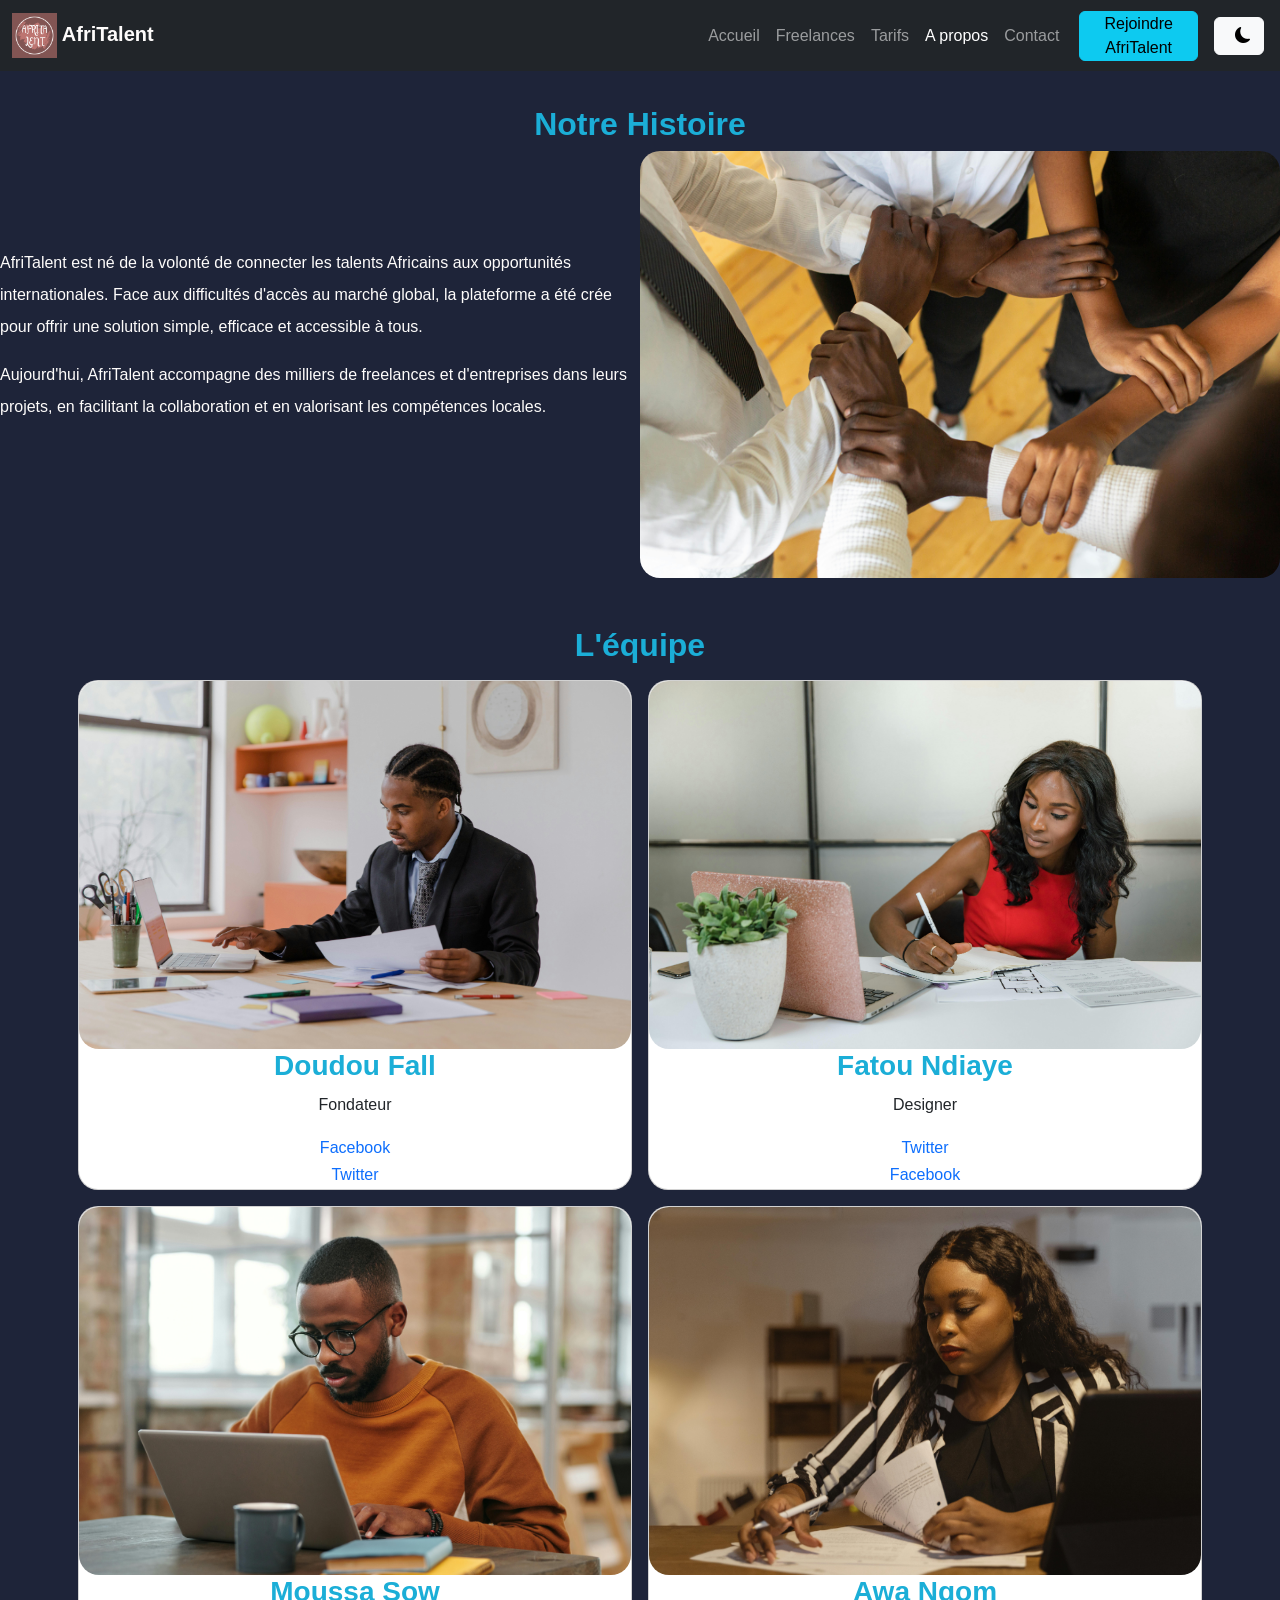
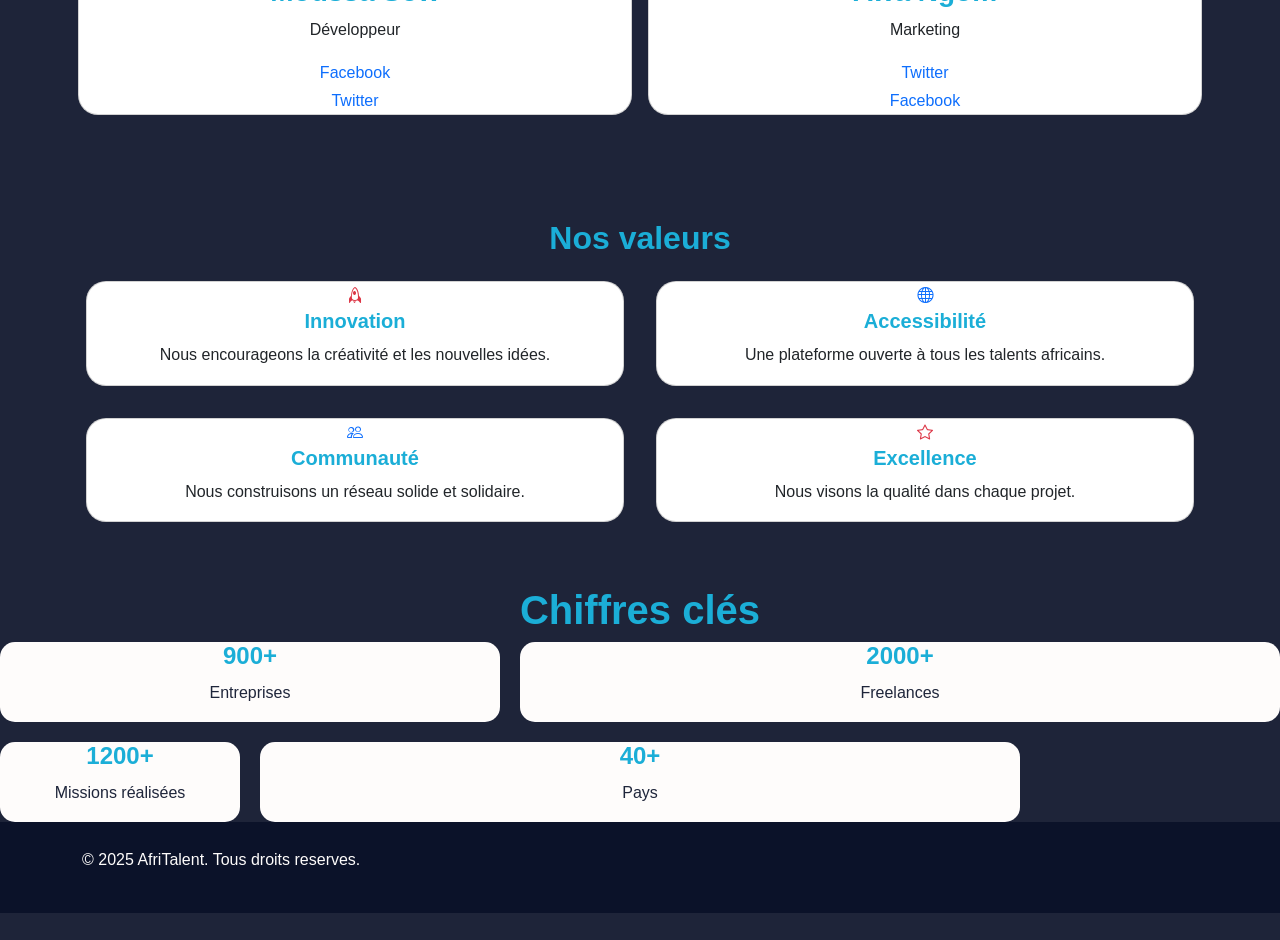
==== commit a9061d24: "JS : dark mode avec localStorage, navbar dynamique au scroll" ====
--- a/about.html
+++ b/about.html
@@ -20,7 +20,7 @@
     <!-- Le contenu de la page sera ajoute ici --> 
     <!-- Navigation Bootstrap commune a toutes les pages --> 
     <header>
-        <nav class="navbar navbar-expand-lg navbar-dark bg-dark fixed-top"> 
+        <nav id="navbar" class="navbar navbar-expand-lg navbar-dark bg-dark fixed-top"> 
             <div class="container"> 
                 <a class="navbar-brand" href="index.html"><img src="images/logo2.png" alt="Logo AfriTalent" width="45">
                     AfriTalent</a> 
@@ -47,7 +47,12 @@
                     </ul> 
                 </div> 
             </div> 
-            <a href="#" class="btn btn-info p-0">Rejoindre AfriTalent</a> 
+            <a href="#" class="btn btn-info p-0">Rejoindre AfriTalent</a>
+            
+            <!-- Le toggle Dark/Light Mode fonctionnel depuis la navbar -->
+            <button id="btn_toggle" class="btn btn-light">
+                <i class="bi bi-moon-fill ms-2"></i>
+            </button>
         </nav>
     </header> 
     <!-- Contenu principal --> 
@@ -186,6 +191,10 @@
                 </div>
             </div>
         </section> 
+         <!-- Le bouton « Retour en haut » qui apparaît au scroll -->
+        <button id="btn-retour">
+           <i class="bi bi-arrow-up-square"></i>
+        </button >
     </main>
     <!-- Pied de page --> 
     <footer> 
--- a/css/style.css
+++ b/css/style.css
@@ -332,6 +332,9 @@
         padding-top: 2.3em;
         font-size: 14px;
     }
+    .container-hist .text-hist{
+        width: 90%;
+    }
     .container-hist img{
     width: 90%;
     border-radius: 20px;
@@ -346,7 +349,7 @@
         width: 100%;
     }
     body iframe{
-        width: 100%;
+        width: 80%;
     }
 }
 
@@ -383,4 +386,24 @@
         gap: var(--espace);
     }
 
-}+}
+
+/* Le toggle Dark/Light Mode fonctionnel depuis la navbar */
+#btn_toggle{
+    margin: 0 1em;
+}
+
+/* La navbar qui change de style au scroll (fond, ombre, effet shrink) */
+.nav-scroll{
+    background-color: var(--couleur_fond) !important;
+    box-shadow: 0 2px 8px rgba(0, 0, 0, 0.2);
+    color: var(--couleur_text);
+}
+/* <!-- Le bouton « Retour en haut » qui apparaît au scroll --> */
+#btn-retour i{
+    position: fixed;
+    bottom: var(--espace);
+    right: var(--espace);    
+    color: var(--couleur_titre);
+    font-size: 2.3em;
+}
